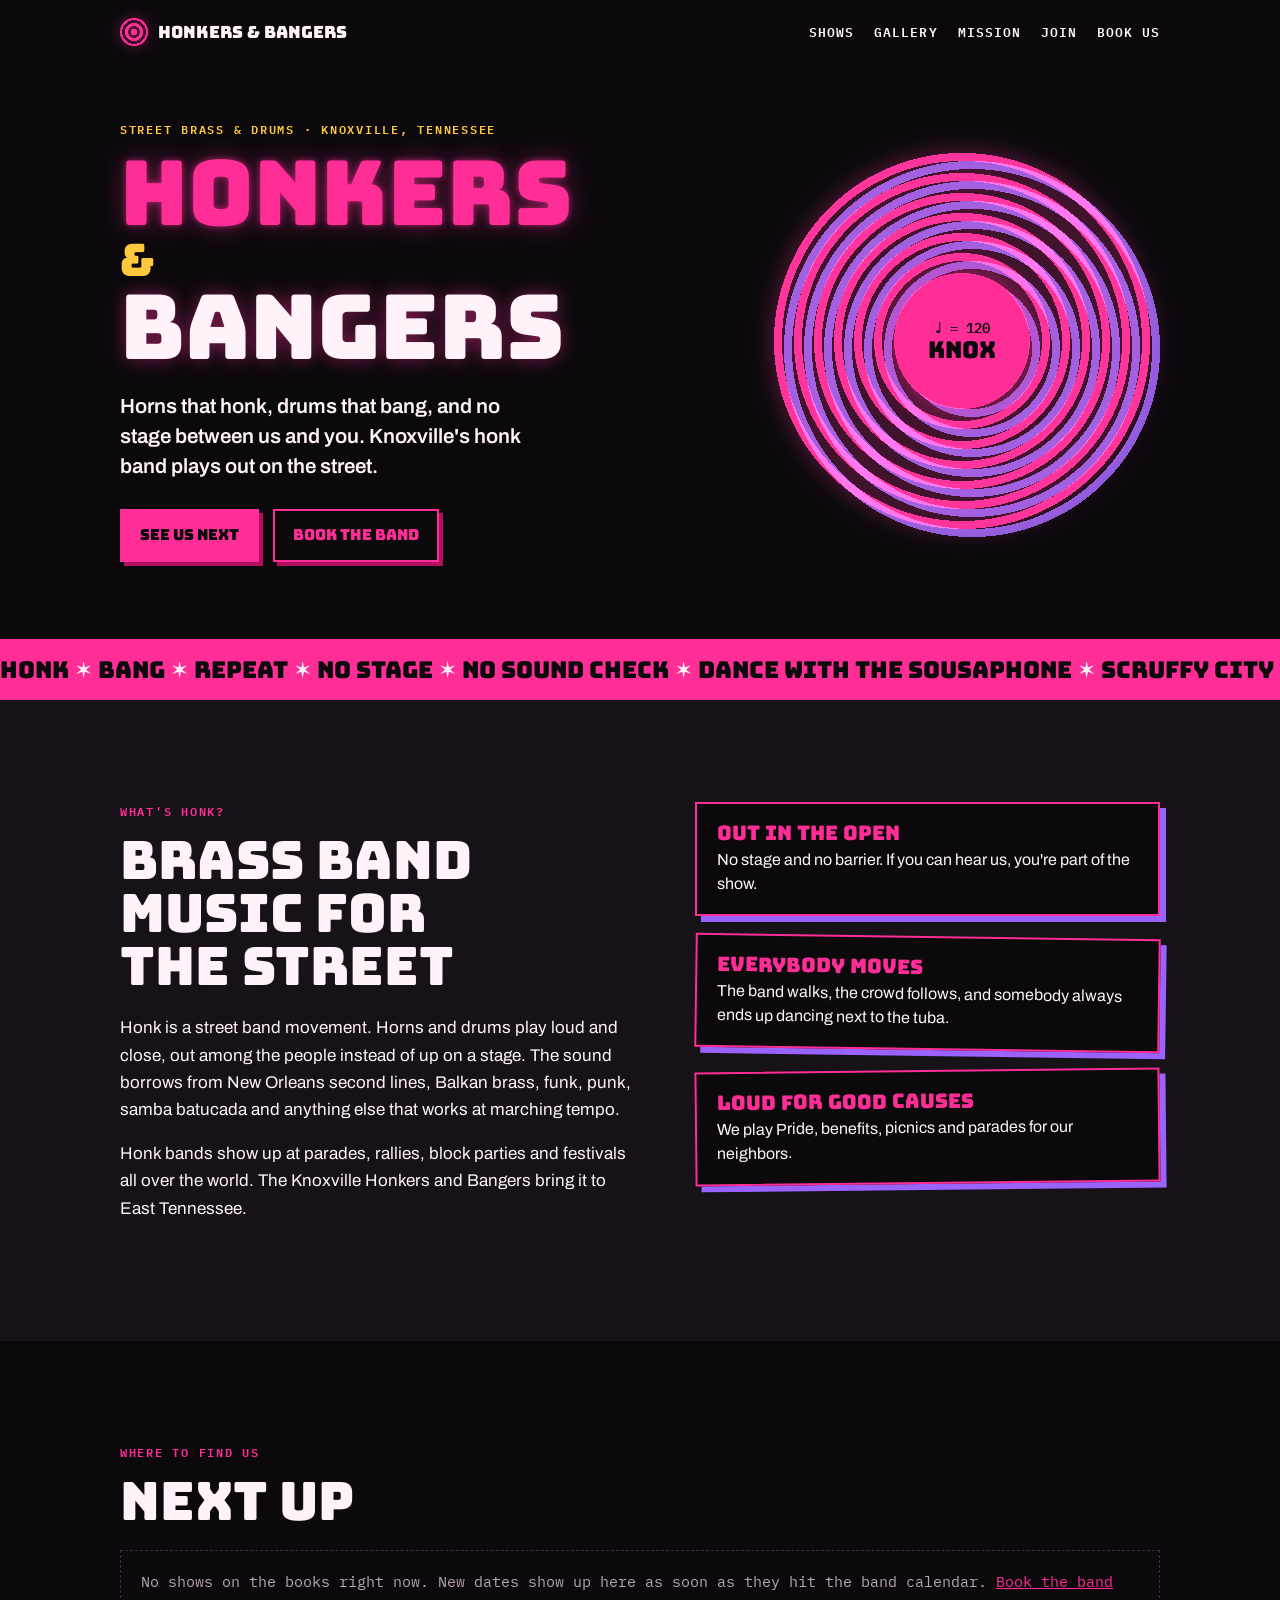
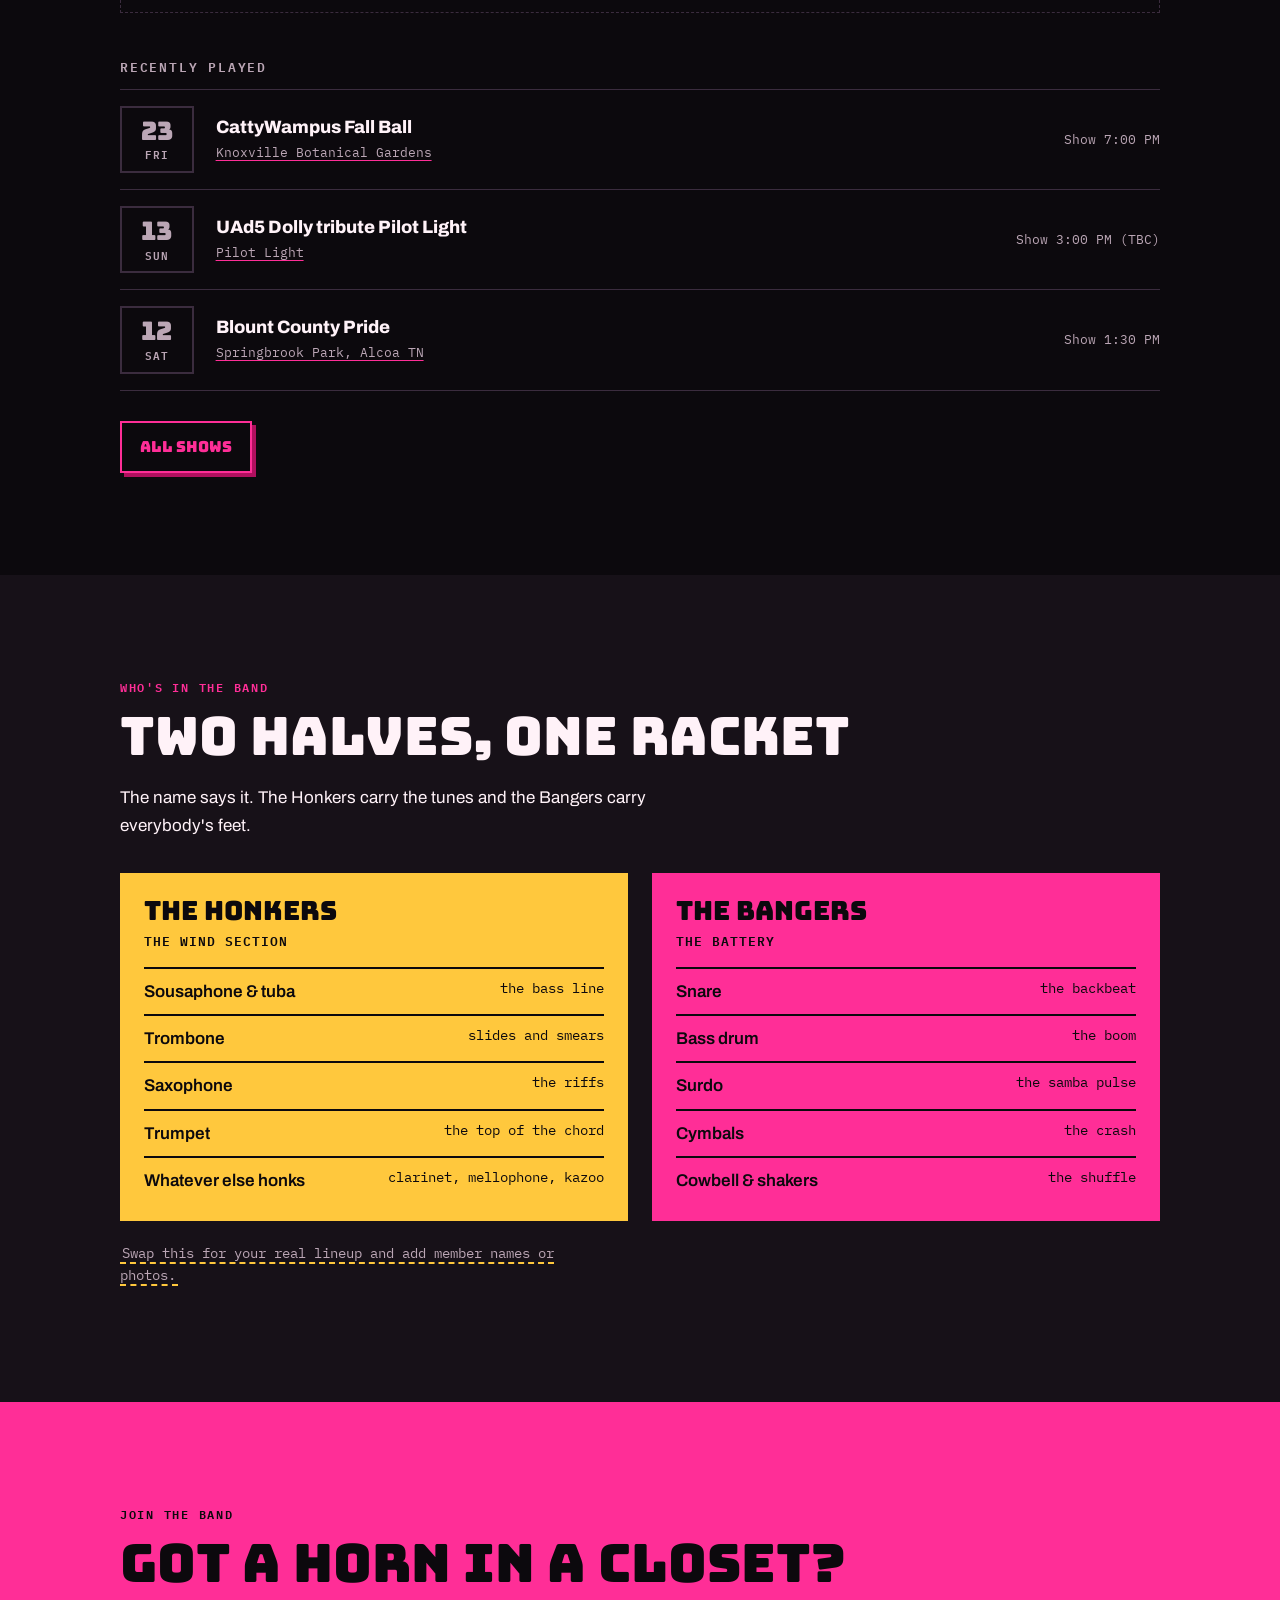
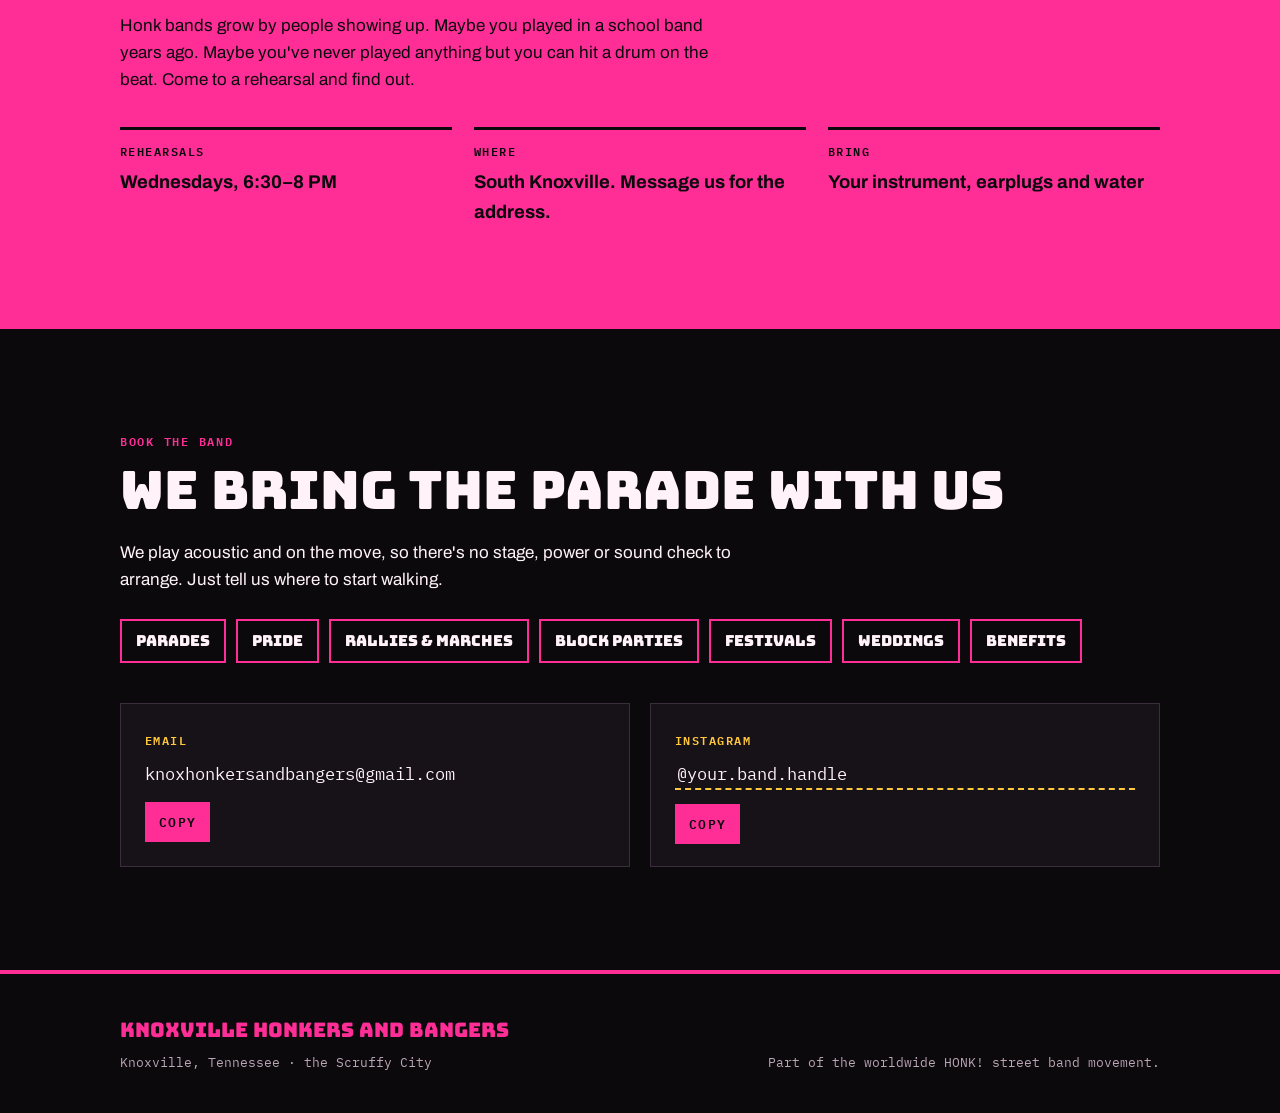
==== index.html @ 385fd4c2 "Knoxville Honkers and Bangers website: first draft Five pages (Home, Shows, Gallery, Mission, Links)" ====
<!doctype html>
<html lang="en">
<head>
<meta charset="utf-8">
<meta name="viewport" content="width=device-width, initial-scale=1, viewport-fit=cover">
<title>Knoxville Honkers and Bangers</title>
<meta name="description" content="Knoxville's honk band: street brass and drums for parades, rallies, block parties and festivals.">
<link rel="preconnect" href="https://fonts.googleapis.com">
<link rel="preconnect" href="https://fonts.gstatic.com" crossorigin>
<link rel="stylesheet" href="https://fonts.googleapis.com/css2?family=Bungee&family=Archivo:wght@400;600;700;800&family=IBM+Plex+Mono:wght@400;600&display=swap">
<link rel="stylesheet" href="styles.css">
</head>
<body>

<header class="wrap top">
  <a class="mark" href="index.html"><span class="mark-dot" aria-hidden="true"></span>Honkers &amp; Bangers</a>
  <nav aria-label="Main">
    <ul>
      <li><a href="shows.html">Shows</a></li>
      <li><a href="gallery.html">Gallery</a></li>
      <li><a href="mission.html">Mission</a></li>
      <li><a href="#join">Join</a></li>
      <li><a href="#book">Book Us</a></li>
    </ul>
  </nav>
</header>

<main id="top">
  <div class="wrap hero">
    <div>
      <p class="kicker">Street brass &amp; drums · Knoxville, Tennessee</p>
      <h1 aria-label="Knoxville Honkers and Bangers">
        <span class="h-honk">Honkers</span>
        <span class="h-amp">&amp;</span>
        <span class="h-bang">Bangers</span>
      </h1>
      <p class="lede">Horns that honk, drums that bang, and no stage between us and you. Knoxville's honk band plays out on the street.</p>
      <div class="ctas">
        <a class="btn primary" href="shows.html">See us next</a>
        <a class="btn" href="#book">Book the band</a>
      </div>
    </div>
    <div class="bell" aria-hidden="true">
      <div class="ring r-violet"></div>
      <div class="ring r-pink"></div>
      <div class="core"><small>♩ = 120</small><b>KNOX</b></div>
    </div>
  </div>

  <div class="ticker" aria-hidden="true">
    <div class="ticker-track">
      <span>Honk <i>✶</i> Bang <i>✶</i> Repeat <i>✶</i> No stage <i>✶</i> No sound check <i>✶</i> Dance with the sousaphone <i>✶</i> Scruffy City brass <i>✶</i></span>
      <span>Honk <i>✶</i> Bang <i>✶</i> Repeat <i>✶</i> No stage <i>✶</i> No sound check <i>✶</i> Dance with the sousaphone <i>✶</i> Scruffy City brass <i>✶</i></span>
    </div>
  </div>

  <section class="sec sec-surface" id="honk">
    <div class="wrap two">
      <div>
        <p class="eyebrow">What's honk?</p>
        <h2>Brass band music for the street</h2>
        <p>Honk is a street band movement. Horns and drums play loud and close, out among the people instead of up on a stage. The sound borrows from New Orleans second lines, Balkan brass, funk, punk, samba batucada and anything else that works at marching tempo.</p>
        <p>Honk bands show up at parades, rallies, block parties and festivals all over the world. The Knoxville Honkers and Bangers bring it to East Tennessee.</p>
      </div>
      <ul class="code" aria-label="The honk code">
        <li><strong>Out in the open</strong><span>No stage and no barrier. If you can hear us, you're part of the show.</span></li>
        <li><strong>Everybody moves</strong><span>The band walks, the crowd follows, and somebody always ends up dancing next to the tuba.</span></li>
        <li><strong>Loud for good causes</strong><span>We play Pride, benefits, picnics and parades for our neighbors.</span></li>
      </ul>
    </div>
  </section>

  <section class="sec" id="shows">
    <div class="wrap">
      <p class="eyebrow">Where to find us</p>
      <h2>Next up</h2>
      <div id="home-next"></div>
      <h3 class="sub">Recently played</h3>
      <ol class="gigs" id="home-recent"></ol>
      <div class="home-shows-foot"><a class="btn" href="shows.html">All shows</a></div>
    </div>
  </section>

  <section class="sec sec-surface" id="band">
    <div class="wrap">
      <p class="eyebrow">Who's in the band</p>
      <h2>Two halves, one racket</h2>
      <p>The name says it. The Honkers carry the tunes and the Bangers carry everybody's feet.</p>
      <div class="split">
        <article class="part">
          <h3>The Honkers</h3>
          <p class="role">The wind section</p>
          <ul class="inst">
            <li>Sousaphone &amp; tuba <span>the bass line</span></li>
            <li>Trombone <span>slides and smears</span></li>
            <li>Saxophone <span>the riffs</span></li>
            <li>Trumpet <span>the top of the chord</span></li>
            <li>Whatever else honks <span>clarinet, mellophone, kazoo</span></li>
          </ul>
        </article>
        <article class="part bang">
          <h3>The Bangers</h3>
          <p class="role">The battery</p>
          <ul class="inst">
            <li>Snare <span>the backbeat</span></li>
            <li>Bass drum <span>the boom</span></li>
            <li>Surdo <span>the samba pulse</span></li>
            <li>Cymbals <span>the crash</span></li>
            <li>Cowbell &amp; shakers <span>the shuffle</span></li>
          </ul>
        </article>
      </div>
      <p class="aside"><span class="fill">Swap this for your real lineup and add member names or photos.</span></p>
    </div>
  </section>

  <section class="sec sec-pink" id="join">
    <div class="wrap">
      <p class="eyebrow">Join the band</p>
      <h2>Got a horn in a closet?</h2>
      <p>Honk bands grow by people showing up. Maybe you played in a school band years ago. Maybe you've never played anything but you can hit a drum on the beat. Come to a rehearsal and find out.</p>
      <dl class="facts">
        <div><dt>Rehearsals</dt><dd>Wednesdays, 6:30–8 PM</dd></div>
        <div><dt>Where</dt><dd>South Knoxville. Message us for the address.</dd></div>
        <div><dt>Bring</dt><dd>Your instrument, earplugs and water</dd></div>
      </dl>
    </div>
  </section>

  <section class="sec" id="book">
    <div class="wrap">
      <p class="eyebrow">Book the band</p>
      <h2>We bring the parade with us</h2>
      <p>We play acoustic and on the move, so there's no stage, power or sound check to arrange. Just tell us where to start walking.</p>
      <ul class="events" aria-label="Events we play">
        <li>Parades</li>
        <li>Pride</li>
        <li>Rallies &amp; marches</li>
        <li>Block parties</li>
        <li>Festivals</li>
        <li>Weddings</li>
        <li>Benefits</li>
      </ul>
      <div class="contact">
        <div class="box">
          <span class="label">Email</span>
          <span class="addr" id="email">knoxhonkersandbangers@gmail.com</span>
          <button class="copy" type="button" data-copy="email">Copy</button>
        </div>
        <div class="box">
          <span class="label">Instagram</span>
          <span class="addr fill" id="insta">@your.band.handle</span>
          <button class="copy" type="button" data-copy="insta">Copy</button>
        </div>
      </div>
    </div>
  </section>
</main>

<footer>
  <div class="wrap foot">
    <div>
      <b>Knoxville Honkers and Bangers</b>
      <p>Knoxville, Tennessee · the Scruffy City</p>
    </div>
    <p>Part of the worldwide HONK! street band movement.</p>
  </div>
</footer>

<script>
document.querySelectorAll('[data-copy]').forEach(function (btn) {
  btn.addEventListener('click', function () {
    var el = document.getElementById(btn.dataset.copy);
    var text = el.textContent.trim();
    var done = function () { btn.textContent = 'Copied'; setTimeout(function () { btn.textContent = 'Copy'; }, 1600); };
    var fallback = function () {
      var r = document.createRange(); r.selectNodeContents(el);
      var s = window.getSelection(); s.removeAllRanges(); s.addRange(r);
      btn.textContent = 'Selected. Press Ctrl+C';
    };
    if (navigator.clipboard && navigator.clipboard.writeText) navigator.clipboard.writeText(text).then(done, fallback);
    else fallback();
  });
});
</script>
<script src="shows-snapshot.js"></script>
<script src="calendar.js"></script>
</body>
</html>
---- styles.css ----
/* Knoxville Honkers and Bangers
   Layout: neon gig poster on black. Full-bleed bands alternate black / plum-black / hot pink,
   content sits in a 1120px column. Pink + black are the band colors; brass gold and
   electric violet are supporting accents. */
:root{
  --black:#0C090D;
  --surface:#171118;
  --raise:#221A24;
  --line:#3B2C3E;
  --pink:#FF2E97;
  --pink-soft:#FF8AC6;
  --pink-deep:#B0105E;
  --gold:#FFC83D;
  --violet:#9A63FF;
  --white:#FFF2F8;
  --muted:#BBA6B5;
  --glow-text:0 0 6px rgba(255,46,151,.6),0 0 26px rgba(255,46,151,.35);
  --glow-box:0 0 0 1px rgba(255,46,151,.35),0 0 30px rgba(255,46,151,.28);
  --display:"Bungee","Arial Black",Impact,sans-serif;
  --body:"Archivo","Helvetica Neue",Arial,sans-serif;
  --mono:"IBM Plex Mono",ui-monospace,Menlo,Consolas,monospace;
  color-scheme:dark;
}
*{box-sizing:border-box}
[hidden]{display:none!important}
html{scroll-behavior:smooth}
body{background:var(--black);color:var(--white);font-family:var(--body);font-size:1.0625rem;line-height:1.6;margin:0}
.wrap{max-width:1120px;margin-inline:auto;padding-inline:clamp(16px,4vw,40px)}
a{color:var(--pink-soft)}
a:focus-visible,button:focus-visible{outline:3px solid var(--gold);outline-offset:3px}
p{max-width:62ch;margin:0 0 1em}

/* ---------- Top bar ---------- */
.top{display:flex;flex-wrap:wrap;align-items:center;justify-content:space-between;gap:12px 24px;padding-block:18px}
.mark{font-family:var(--display);font-size:1.05rem;color:var(--white);text-decoration:none;display:flex;align-items:center;gap:10px}
.mark-dot{width:28px;height:28px;flex:none;border-radius:50%;background:repeating-radial-gradient(circle,var(--pink) 0 3px,transparent 3px 6px);filter:drop-shadow(0 0 6px rgba(255,46,151,.6))}
.top ul{list-style:none;margin:0;padding:0;display:flex;flex-wrap:wrap;gap:6px 20px}
.top nav a{font-family:var(--mono);font-size:.8rem;text-transform:uppercase;letter-spacing:.08em;color:var(--white);text-decoration:none;font-weight:600}
.top nav a:hover,.top nav a[aria-current="page"]{color:var(--pink);text-decoration:underline;text-decoration-thickness:2px;text-underline-offset:5px}

/* ---------- Shared type ---------- */
.kicker,.eyebrow{font-family:var(--mono);font-size:.78rem;letter-spacing:.14em;text-transform:uppercase;font-weight:600;margin:0 0 12px}
.kicker{color:var(--gold)}
.eyebrow{color:var(--pink)}
h1,h2,h3{text-wrap:balance}
h2{font-family:var(--display);font-weight:400;font-size:clamp(2rem,5vw,3.3rem);line-height:1;margin:0 0 22px}
.sub{font-family:var(--mono);font-size:.8rem;letter-spacing:.14em;text-transform:uppercase;color:var(--muted);font-weight:600;margin:44px 0 12px}
.fill{border-bottom:2px dashed var(--gold);padding-inline:2px}

/* ---------- Buttons ---------- */
.btn{display:inline-block;font-family:var(--display);font-size:.95rem;padding:12px 18px;border:2px solid var(--pink);color:var(--pink);background:transparent;text-decoration:none;box-shadow:4px 4px 0 var(--pink-deep);transition:transform .12s,box-shadow .12s}
.btn:hover{transform:translate(2px,2px);box-shadow:2px 2px 0 var(--pink-deep)}
.btn.primary{background:var(--pink);color:var(--black)}
.ctas{display:flex;flex-wrap:wrap;gap:14px}

/* ---------- Hero ---------- */
.hero{display:grid;grid-template-columns:minmax(0,1.5fr) minmax(0,1fr);gap:clamp(24px,4vw,56px);align-items:center;padding-block:clamp(24px,5vw,56px) clamp(44px,6vw,80px)}
h1{font-family:var(--display);font-weight:400;font-size:clamp(2.6rem,7vw,6rem);line-height:.92;margin:0}
h1 span{display:block}
.h-honk{color:var(--pink);text-shadow:var(--glow-text)}
.h-amp{color:var(--gold);font-size:.5em;line-height:1.15}
.h-bang{color:var(--white);text-shadow:0 0 18px rgba(255,46,151,.45)}
.lede{font-size:clamp(1.1rem,1.6vw,1.3rem);max-width:34ch;margin:24px 0 28px;font-weight:600;line-height:1.45}
.bell{position:relative;width:100%;max-width:400px;aspect-ratio:1;justify-self:center}
.ring{position:absolute;inset:0;border-radius:50%;mix-blend-mode:screen}
.r-violet{background:repeating-radial-gradient(circle,var(--violet) 0 8px,transparent 8px 20px);transform:translate(10px,8px);opacity:.85}
.r-pink{background:repeating-radial-gradient(circle,var(--pink) 0 8px,transparent 8px 20px);filter:drop-shadow(0 0 10px rgba(255,46,151,.55));animation:beat 2s ease-out infinite}
.core{position:absolute;inset:33%;border-radius:50%;background:var(--pink);color:var(--black);display:grid;place-content:center;gap:4px;text-align:center;line-height:1.05;box-shadow:0 0 30px rgba(255,46,151,.6)}
.core b{font-family:var(--display);font-weight:400;font-size:clamp(1rem,2.4vw,1.45rem)}
.core small{font-family:var(--mono);font-size:clamp(.7rem,1.2vw,.85rem);font-weight:600}
@keyframes beat{0%{transform:scale(1)}6%{transform:scale(1.04)}30%{transform:scale(1)}50%{transform:scale(1)}56%{transform:scale(1.025)}80%{transform:scale(1)}}

/* ---------- Ticker ---------- */
.ticker{background:var(--pink);color:var(--black);overflow:hidden}
.ticker-track{display:flex;width:max-content;animation:scroll 36s linear infinite}
.ticker-track span{font-family:var(--display);font-size:clamp(1rem,2.4vw,1.45rem);padding-block:12px;padding-inline:0 1.1em;white-space:nowrap}
.ticker-track i{font-style:normal;color:var(--white)}
@keyframes scroll{to{transform:translateX(-50%)}}

/* ---------- Sections ---------- */
.sec{padding-block:clamp(56px,8vw,104px)}
.sec-surface{background:var(--surface)}
.sec-pink{background:var(--pink);color:var(--black)}
.sec-pink .eyebrow{color:var(--black)}
.two{display:grid;grid-template-columns:minmax(0,1.1fr) minmax(0,1fr);gap:clamp(28px,5vw,72px);align-items:start}

.code{list-style:none;margin:0;padding:0;display:grid;gap:20px}
.code li{display:grid;gap:4px;padding:18px 20px;background:var(--black);border:2px solid var(--pink);box-shadow:6px 6px 0 var(--violet)}
.code li:nth-child(2){transform:rotate(.8deg)}
.code li:nth-child(3){transform:rotate(-.6deg)}
.code strong{font-family:var(--display);font-weight:400;font-size:1.25rem;line-height:1.1;color:var(--pink)}
.code span{font-size:1rem;line-height:1.5}

/* ---------- Band ---------- */
.split{display:grid;grid-template-columns:repeat(auto-fit,minmax(min(100%,300px),1fr));gap:24px;margin-top:34px}
.part{background:var(--gold);color:var(--black);padding:24px 24px 18px}
.part.bang{background:var(--pink)}
.part h3{font-family:var(--display);font-weight:400;font-size:1.65rem;line-height:1.05;margin:0}
.role{font-family:var(--mono);font-size:.8rem;letter-spacing:.08em;text-transform:uppercase;margin:6px 0 16px;font-weight:600}
.inst{list-style:none;margin:0;padding:0}
.inst li{display:flex;flex-wrap:wrap;justify-content:space-between;gap:4px 12px;padding-block:9px;border-top:2px solid currentColor;font-weight:600}
.inst li span{font-family:var(--mono);font-weight:400;font-size:.85rem}
.aside{font-family:var(--mono);font-size:.85rem;margin-top:22px;color:var(--muted)}

/* ---------- Join ---------- */
.facts{display:grid;grid-template-columns:repeat(auto-fit,minmax(min(100%,220px),1fr));gap:22px;margin:34px 0 0}
.facts div{border-top:3px solid var(--black);padding-top:12px}
.facts dt{font-family:var(--mono);font-size:.78rem;letter-spacing:.12em;text-transform:uppercase;font-weight:600}
.facts dd{margin:6px 0 0;font-size:1.15rem;font-weight:700}

/* ---------- Book ---------- */
.events{display:flex;flex-wrap:wrap;gap:10px;list-style:none;padding:0;margin:26px 0 40px}
.events li{font-family:var(--display);font-size:.95rem;padding:8px 14px;border:2px solid var(--pink);color:var(--white)}
.contact{display:grid;grid-template-columns:repeat(auto-fit,minmax(min(100%,280px),1fr));gap:20px}
.box{background:var(--surface);border:1px solid var(--line);padding:22px 24px;min-width:0}
.box .label{font-family:var(--mono);font-size:.78rem;letter-spacing:.12em;text-transform:uppercase;color:var(--gold);font-weight:600}
.addr{display:block;font-family:var(--mono);font-size:1.05rem;overflow-wrap:anywhere;user-select:all;margin:8px 0 14px}
.copy{font-family:var(--mono);font-weight:600;font-size:.8rem;text-transform:uppercase;letter-spacing:.1em;background:var(--pink);color:var(--black);border:0;padding:9px 14px;cursor:pointer}
.copy:hover{background:var(--pink-soft)}

/* ---------- Footer ---------- */
footer{background:var(--black);padding-block:40px;border-top:4px solid var(--pink)}
.foot{display:flex;flex-wrap:wrap;justify-content:space-between;gap:16px 32px;align-items:end}
.foot b{font-family:var(--display);font-weight:400;font-size:1.25rem;display:block;color:var(--pink)}
.foot p{font-family:var(--mono);font-size:.82rem;margin:6px 0 0;color:var(--muted)}

/* ---------- Show calendar: shared ---------- */
.cal-status{font-family:var(--mono);font-size:.8rem;color:var(--muted);display:flex;align-items:center;gap:8px;margin:0}
.cal-status::before{content:"";width:8px;height:8px;border-radius:50%;background:var(--violet);flex:none}
.cal-status.live::before{background:var(--pink);box-shadow:0 0 8px var(--pink)}
.empty{font-family:var(--mono);font-size:.95rem;color:var(--muted);border:1px dashed var(--line);padding:18px 20px;margin:0;max-width:none}
.empty a{color:var(--pink)}

/* Next-show ticket */
.feature{--cut:var(--black);--datew:10rem;position:relative;display:grid;grid-template-columns:var(--datew) minmax(0,1fr);border:2px solid var(--pink);box-shadow:var(--glow-box)}
.sec-surface .feature{--cut:var(--surface)}
.feature::before,.feature::after{content:"";position:absolute;left:calc(var(--datew) - 13px);width:22px;height:22px;border-radius:50%;background:var(--cut);border:2px solid var(--pink)}
.feature::before{top:-13px}
.feature::after{bottom:-13px}
.feature-date{background:var(--pink);color:var(--black);display:grid;align-content:center;justify-items:center;text-align:center;padding:22px 10px;border-right:2px dashed var(--black);line-height:1}
.fd-month{font-family:var(--mono);font-weight:600;letter-spacing:.16em;font-size:.95rem}
.fd-day{font-family:var(--display);font-size:clamp(3rem,7vw,4.6rem);line-height:1;margin:6px 0 8px;white-space:nowrap}
.fd-day.range{font-size:clamp(2rem,4.4vw,2.8rem)}
.fd-wk{font-family:var(--mono);font-size:.82rem;font-weight:600;text-transform:uppercase;letter-spacing:.08em}
.feature-body{padding:24px clamp(20px,3vw,34px);min-width:0;display:grid;gap:10px;align-content:center}
.countdown{font-family:var(--mono);font-size:.78rem;font-weight:600;letter-spacing:.14em;text-transform:uppercase;color:var(--gold);margin:0;display:flex;align-items:center;gap:8px}
.countdown.now{color:var(--pink)}
.countdown.now::before{content:"";width:9px;height:9px;border-radius:50%;background:var(--pink);box-shadow:0 0 10px var(--pink);animation:blink 1.2s ease-in-out infinite}
@keyframes blink{50%{opacity:.25}}
.feature-title{font-family:var(--display);font-weight:400;font-size:clamp(1.5rem,3.6vw,2.4rem);line-height:1.05;margin:0;color:var(--white);overflow-wrap:anywhere}
.feature-where{margin:0;font-weight:600;font-size:1.05rem}
.feature-time{margin:0;font-family:var(--mono);font-weight:600;color:var(--gold);font-variant-numeric:tabular-nums}
.feature-actions{display:flex;flex-wrap:wrap;gap:12px;margin-top:8px}
.feature-actions .btn{font-size:.82rem;padding:10px 14px}

/* Gig rows */
.gigs{list-style:none;margin:0;padding:0;border-top:1px solid var(--line)}
.gig{display:grid;grid-template-columns:4.6rem minmax(0,1fr) auto;gap:4px 22px;align-items:center;padding-block:16px;border-bottom:1px solid var(--line)}
.gig-date{display:grid;justify-items:center;align-content:center;background:var(--pink);color:var(--black);padding:8px 2px;line-height:1;min-height:4.2rem}
.gig-date b{font-family:var(--display);font-weight:400;font-size:1.6rem;white-space:nowrap}
.gig-date b.range{font-size:1.05rem}
.gig-date span{font-family:var(--mono);font-size:.68rem;font-weight:600;text-transform:uppercase;letter-spacing:.08em;margin-top:5px}
.gig.past .gig-date{background:transparent;color:var(--muted);border:2px solid var(--line)}
.gig-main{min-width:0}
.gig-title{font-family:var(--body);font-weight:800;font-size:1.12rem;line-height:1.25;margin:0;overflow-wrap:anywhere}
.gig-where{font-family:var(--mono);font-size:.84rem;color:var(--muted);margin:4px 0 0;overflow-wrap:anywhere}
.gig-where a{color:var(--muted);text-decoration-color:var(--pink);text-underline-offset:3px}
.gig-where a:hover{color:var(--pink-soft)}
.gig-time{font-family:var(--mono);font-size:.84rem;font-weight:600;color:var(--gold);text-align:right;font-variant-numeric:tabular-nums;white-space:nowrap}
.gig.past .gig-time{color:var(--muted);font-weight:400}

/* ---------- Shows page ---------- */
.page-head{padding-block:clamp(28px,5vw,64px) clamp(28px,4vw,48px)}
.page-head h1{font-size:clamp(3.2rem,11vw,8rem);color:var(--pink);text-shadow:var(--glow-text);margin-bottom:18px}
.page-head .lede{margin:0 0 18px;max-width:40ch}
.head-row{display:flex;flex-wrap:wrap;align-items:center;gap:14px 24px}
.month{display:grid;gap:10px}
.month + .month{margin-top:36px}
.month-name{font-family:var(--mono);font-size:.85rem;letter-spacing:.16em;text-transform:uppercase;color:var(--pink);font-weight:600;margin:0}
.month-name span{color:var(--muted)}
.count{font-family:var(--mono);font-size:.85rem;color:var(--muted);margin:-8px 0 28px}
.count b{color:var(--gold)}
.cta-band{display:flex;flex-wrap:wrap;align-items:center;justify-content:space-between;gap:18px 32px}
.cta-band h2{margin:0}
.sec-pink .btn{border-color:var(--black);color:var(--black);box-shadow:4px 4px 0 var(--black)}
.sec-pink .btn.primary{background:var(--black);color:var(--pink)}
.home-shows-foot{margin-top:30px}

/* ---------- Responsive ---------- */
@media (max-width:860px){
  .hero{grid-template-columns:minmax(0,1fr)}
  h1{font-size:clamp(2.4rem,12vw,6rem)}
  .bell{max-width:280px;justify-self:start}
}
@media (max-width:820px){.two{grid-template-columns:minmax(0,1fr)}}
@media (max-width:600px){
  .feature{--datew:100%;grid-template-columns:minmax(0,1fr)}
  .feature::before,.feature::after{display:none}
  .feature-date{grid-auto-flow:column;justify-content:start;align-items:baseline;gap:12px;padding:14px 20px;border-right:0;border-bottom:2px dashed var(--black)}
  .fd-day,.fd-day.range{font-size:2.4rem;margin:0}
  .gig{grid-template-columns:4rem minmax(0,1fr)}
  .gig-time{grid-column:2;text-align:left}
}
@media (prefers-reduced-motion:reduce){
  html{scroll-behavior:auto}
  .r-pink,.ticker-track,.countdown.now::before{animation:none}
  .btn{transition:none}
}

/* ---------- Links page (Instagram bio) ---------- */
.lt{max-width:440px;margin-inline:auto;padding:40px 16px 48px;display:flex;flex-direction:column;align-items:center;gap:14px}
.lt-badge{position:relative;width:120px;height:120px}
.lt-badge .ring{background-size:auto}
.lt-badge .r-violet{background:repeating-radial-gradient(circle,var(--violet) 0 4px,transparent 4px 10px);transform:translate(5px,4px)}
.lt-badge .r-pink{background:repeating-radial-gradient(circle,var(--pink) 0 4px,transparent 4px 10px)}
.lt-badge .core{inset:32%;font-family:var(--display);font-size:.8rem}
.lt h1{margin:6px 0 0;text-align:center;font-size:1.65rem;line-height:1.05}
.lt h1 .h-honk,.lt h1 .h-amp,.lt h1 .h-bang{display:inline;font-size:inherit}
.lt-tag{margin:0 0 10px;text-align:center;font-family:var(--mono);font-size:.8rem;color:var(--muted)}
#links-next{width:100%}
.lt-next{display:flex;align-items:center;gap:14px;padding:14px 16px;min-height:72px;background:var(--pink);color:var(--black);text-decoration:none;border:2px solid var(--pink);box-shadow:var(--glow-box)}
.lt-next-date{flex:0 0 58px;display:flex;flex-direction:column;align-items:center;line-height:1;border-right:2px dashed var(--black);padding-right:12px}
.lt-next-mon{font-family:var(--mono);font-size:.7rem;font-weight:600;letter-spacing:.14em}
.lt-next-day{font-family:var(--display);font-size:1.75rem;margin-top:3px;white-space:nowrap}
.lt-next-body{flex:1 1 0;min-width:0;display:flex;flex-direction:column}
.lt-next-kicker{font-family:var(--mono);font-size:.7rem;font-weight:600;letter-spacing:.14em;text-transform:uppercase}
.lt-next-title{font-family:var(--display);font-size:1.05rem;line-height:1.15}
.lt-next-where{font-size:.82rem;font-weight:600}
.lt-list{list-style:none;margin:0;padding:0;width:100%;display:grid;gap:14px}
.lt-link{display:flex;align-items:center;gap:14px;padding:12px 16px;min-height:64px;border:2px solid var(--pink);color:var(--white);text-decoration:none;box-shadow:4px 4px 0 var(--pink-deep);transition:transform .12s,box-shadow .12s}
.lt-link:hover{transform:translate(2px,2px);box-shadow:2px 2px 0 var(--pink-deep);color:var(--white)}
.lt-link b{display:block;font-family:var(--display);font-weight:400;font-size:1rem;line-height:1.2;color:var(--pink)}
.lt-link small{display:block;font-family:var(--mono);font-size:.75rem;color:var(--muted);overflow-wrap:anywhere}
.lt-link span{flex:1 1 0;min-width:0}
.lt-link svg{flex:none}
.lt-foot{margin:22px 0 0;text-align:center;font-family:var(--mono);font-size:.75rem;color:var(--muted)}
.lt-foot span{display:block;color:var(--white);font-size:.875rem;overflow-wrap:anywhere}

/* ---------- Gallery ---------- */
.filters{display:flex;flex-wrap:wrap;gap:10px}
.pill{min-height:44px;padding:8px 16px;border:2px solid var(--line);background:transparent;color:var(--white);font-family:var(--mono);font-size:.8rem;font-weight:600;letter-spacing:.1em;text-transform:uppercase;cursor:pointer}
.pill[aria-pressed="true"]{background:var(--pink);border-color:var(--pink);color:var(--black)}
.masonry{columns:300px 3;column-gap:18px}
.tile{margin:0 0 18px;break-inside:avoid;display:inline-block;width:100%}
.tile-media{position:relative;display:flex;flex-direction:column;align-items:center;justify-content:center;gap:8px;background:repeating-linear-gradient(135deg,var(--surface) 0 14px,#1E1620 14px 28px);border:1px solid var(--line);overflow:hidden}
.tile.video .tile-media{border:2px solid var(--pink)}
.tile-media img,.tile-media video{display:block;width:100%;height:100%;object-fit:cover}
.tile-media .ph{font-family:var(--mono);font-size:.75rem;font-weight:600;letter-spacing:.12em;color:var(--muted)}
.r-45{aspect-ratio:4/5}.r-11{aspect-ratio:1/1}.r-32{aspect-ratio:3/2}.r-169{aspect-ratio:16/9}.r-916{aspect-ratio:9/16}
.tile figcaption{padding-top:8px;line-height:1.45}
.tile figcaption b{font-weight:800}
.tile figcaption span{display:block;font-family:var(--mono);font-size:.82rem;color:var(--muted)}
.send{display:flex;flex-wrap:wrap;align-items:center;justify-content:space-between;gap:18px 40px}
.send > div:first-child{flex:999 1 420px;min-width:0}
.send-contacts{flex:1 1 280px;min-width:0;display:flex;flex-direction:column;gap:6px;font-family:var(--mono);font-weight:600;overflow-wrap:anywhere}

/* ---------- Mission ---------- */
.statement{display:flex;gap:clamp(16px,3vw,32px);align-items:stretch}
.statement::before{content:"";flex:0 0 6px;background:var(--pink);box-shadow:0 0 14px rgba(255,46,151,.6)}
.statement p{flex:1 1 0;min-width:0;margin:0;max-width:28ch;font-weight:800;font-size:clamp(1.6rem,3.8vw,2.75rem);line-height:1.18;text-wrap:balance}
.values{display:grid;grid-template-columns:repeat(auto-fit,minmax(min(100%,240px),1fr));gap:22px}
.values article{display:flex;flex-direction:column;gap:8px;padding:22px 22px 24px;background:var(--black);border:2px solid var(--pink);box-shadow:6px 6px 0 var(--violet)}
.values h3{margin:0;font-family:var(--display);font-weight:400;font-size:1.3rem;line-height:1.1;color:var(--pink)}
.values p{margin:0;font-size:1rem}
.chips{display:flex;flex-wrap:wrap;gap:10px;list-style:none;margin:0;padding:0}
.chips li{font-family:var(--display);font-size:.95rem;padding:8px 14px;border:2px solid var(--pink)}
.chips li.cause{border-color:var(--gold);color:var(--gold)}
.chips li.parade{border-color:var(--violet)}
.honk-note{margin:34px 0 0;color:var(--muted)}
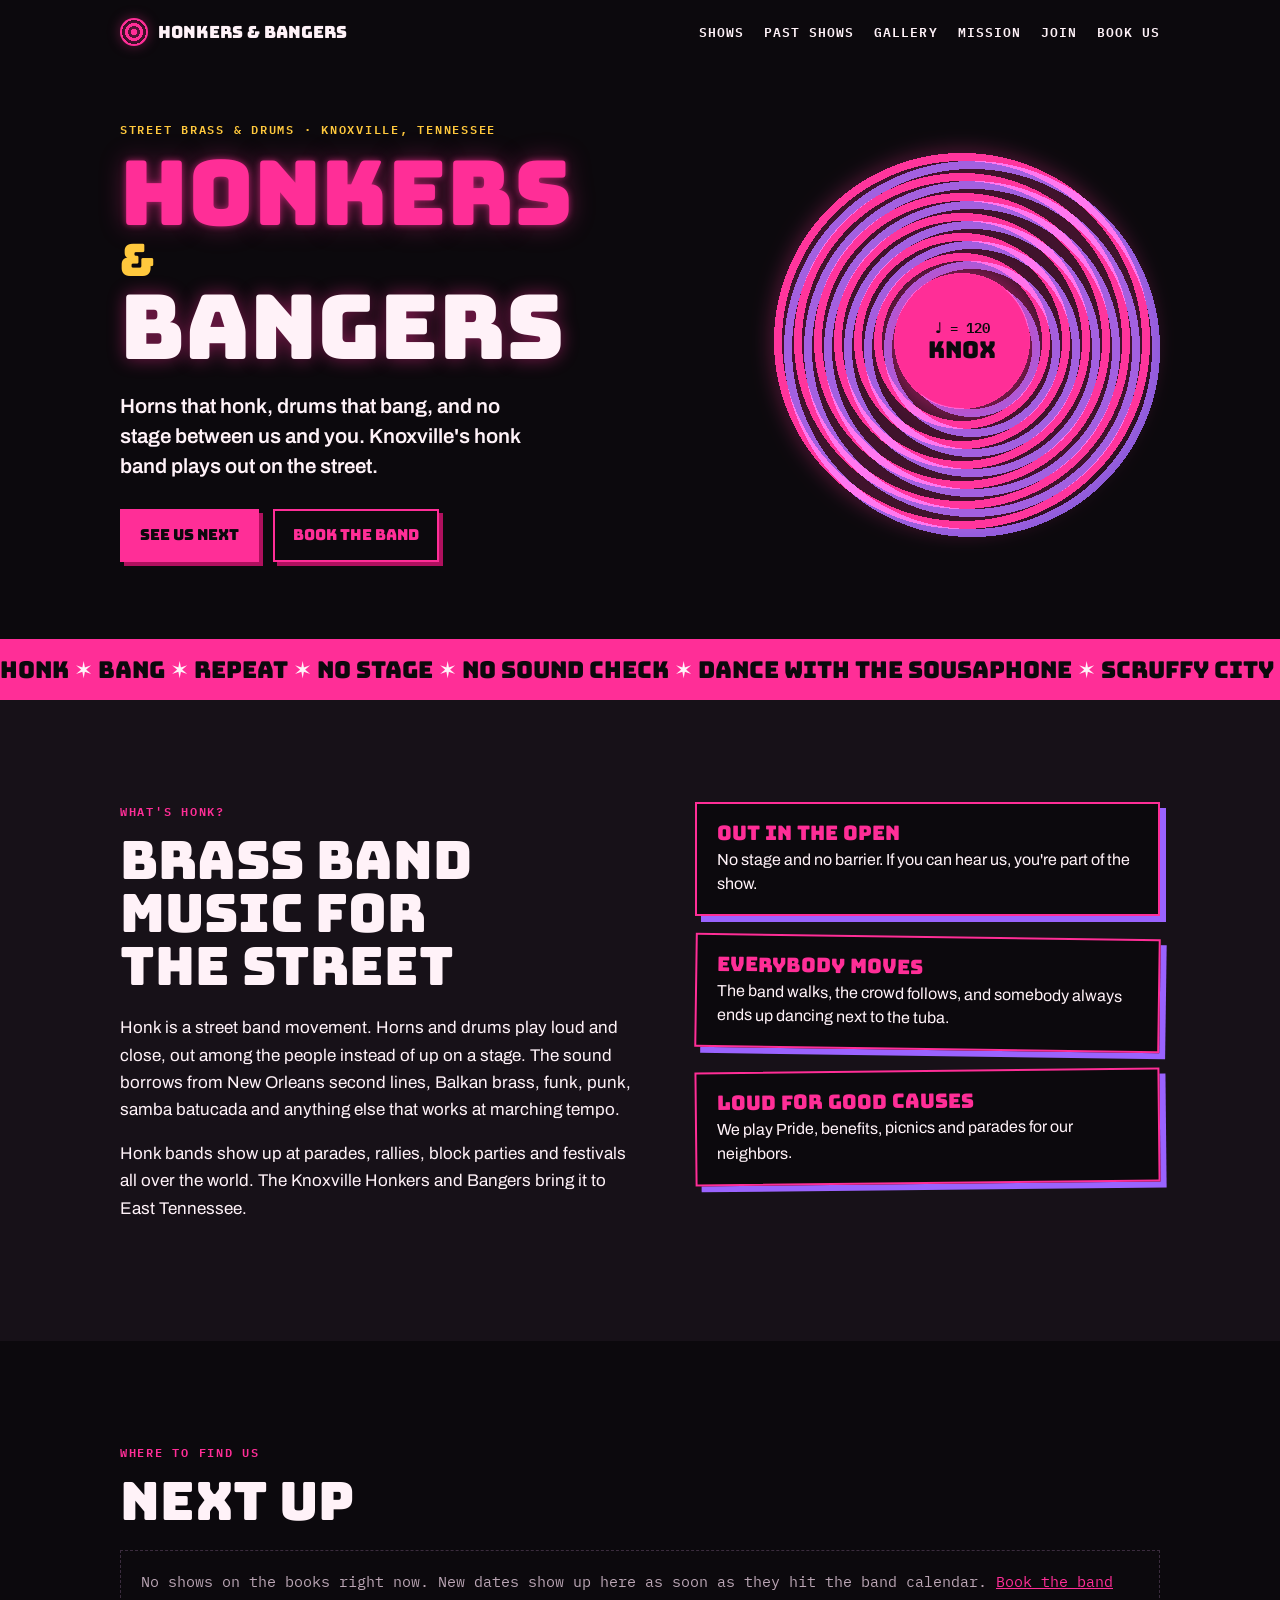
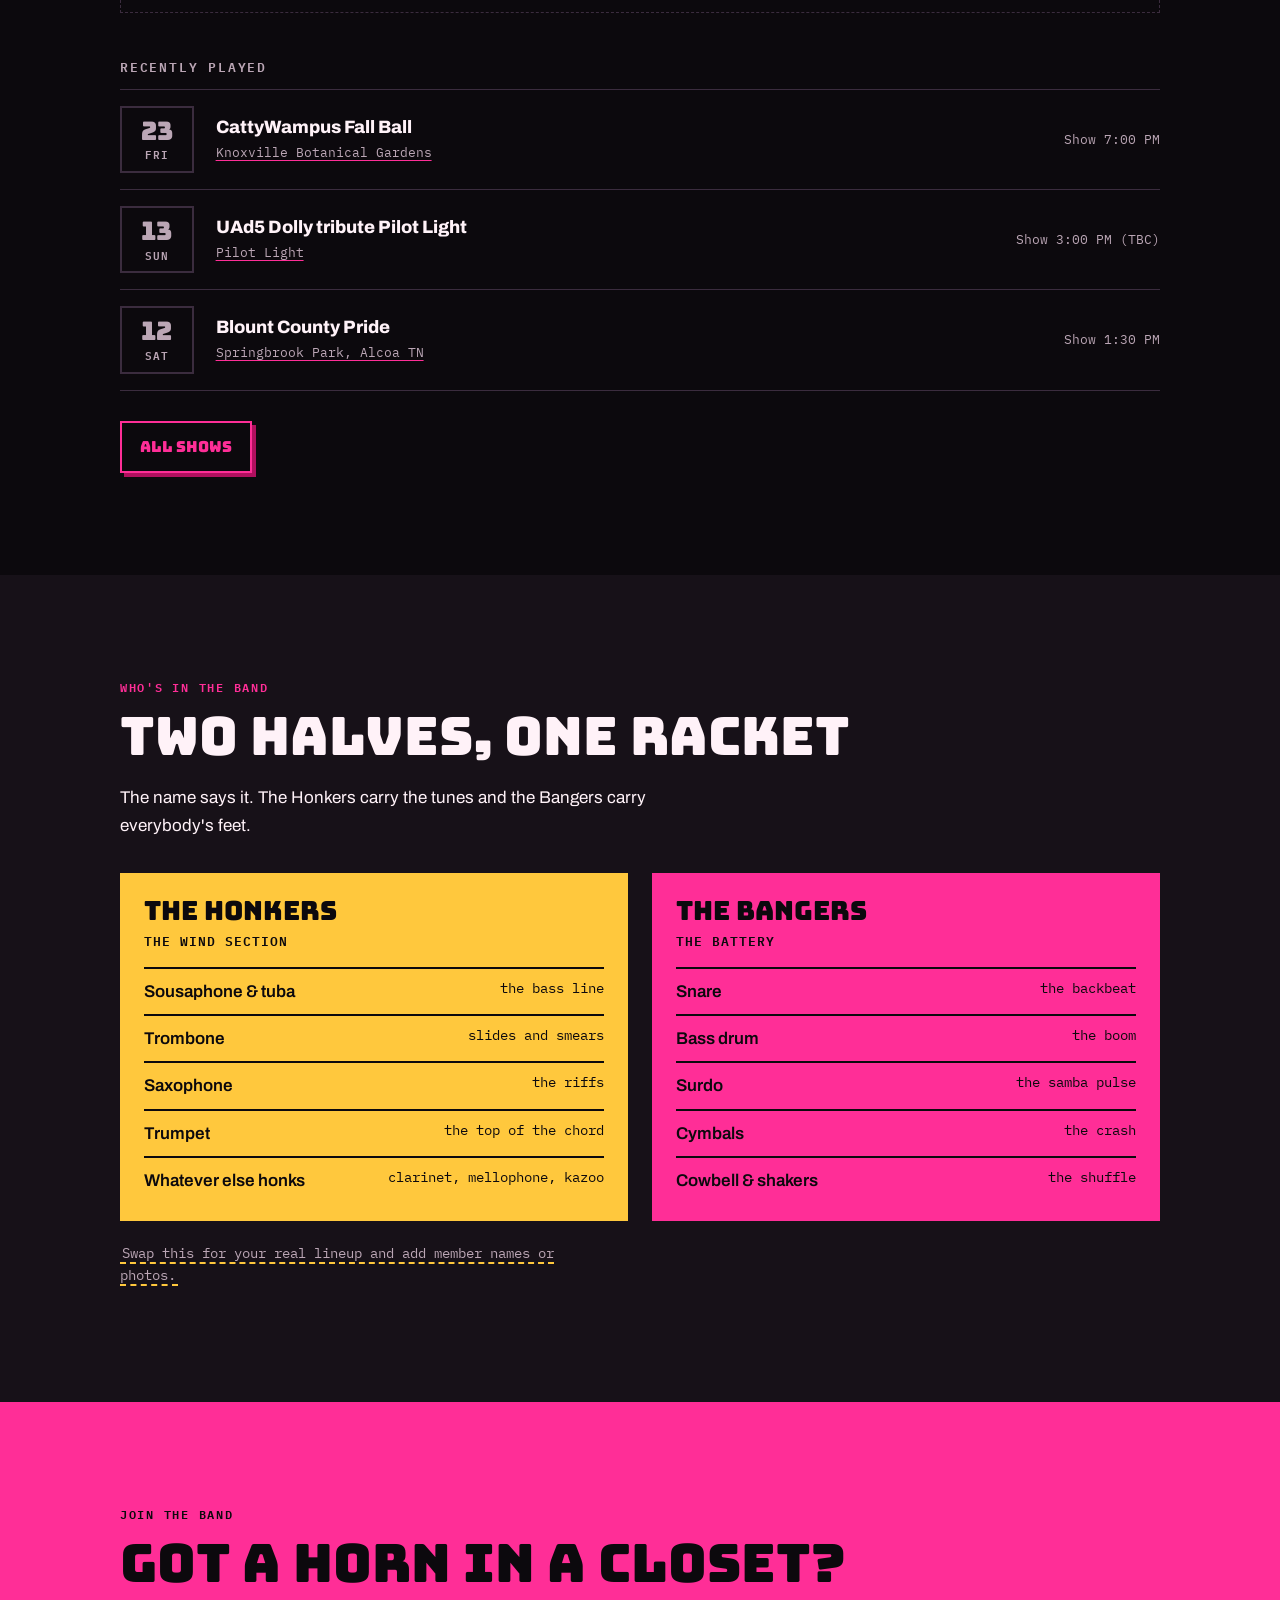
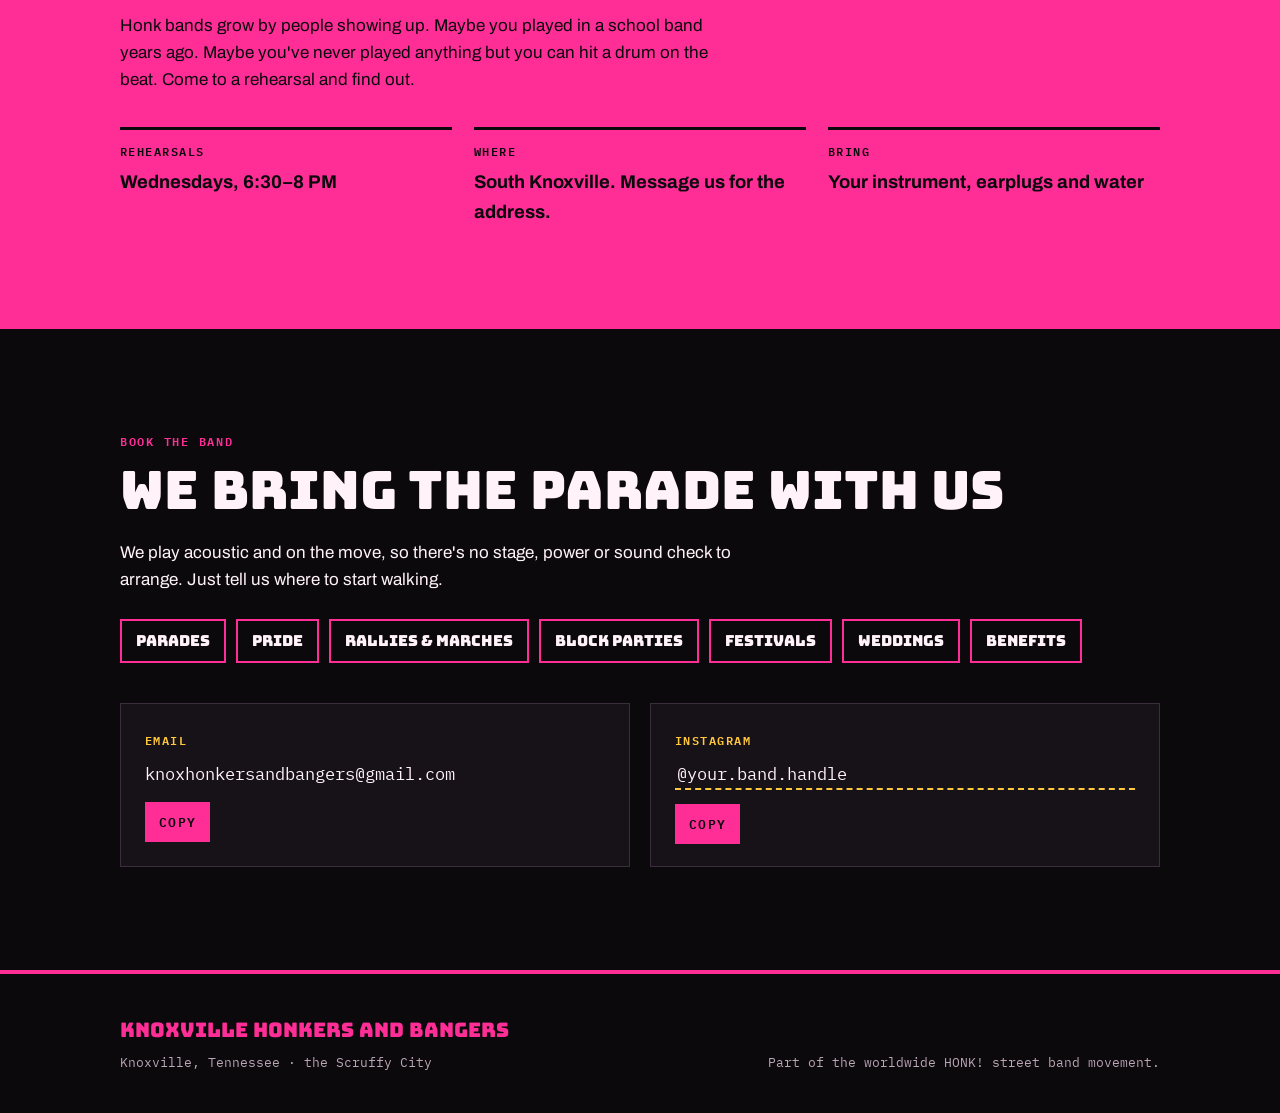
==== commit f80cf26c: "Add Past Shows page: every show since 2023 New past-shows.html lists all 53 gigs from the band calen" ====
--- a/index.html
+++ b/index.html
@@ -17,6 +17,7 @@
   <nav aria-label="Main">
     <ul>
       <li><a href="shows.html">Shows</a></li>
+      <li><a href="past-shows.html">Past Shows</a></li>
       <li><a href="gallery.html">Gallery</a></li>
       <li><a href="mission.html">Mission</a></li>
       <li><a href="#join">Join</a></li>
--- a/styles.css
+++ b/styles.css
@@ -267,3 +267,26 @@
 .chips li.cause{border-color:var(--gold);color:var(--gold)}
 .chips li.parade{border-color:var(--violet)}
 .honk-note{margin:34px 0 0;color:var(--muted)}
+
+/* ---------- Past Shows ---------- */
+.gig-date .gig-mon{margin:0 0 4px;font-size:.66rem;letter-spacing:.14em}
+.gig-note{margin:4px 0 0;font-size:.92rem;color:var(--white);opacity:.8}
+.ps-stats{display:flex;flex-wrap:wrap;gap:14px 40px;margin:8px 0 0;padding:0;list-style:none}
+.ps-stats li{display:flex;flex-direction:column;line-height:1.1}
+.ps-stats b{font-family:var(--display);font-weight:400;font-size:clamp(2rem,4.5vw,3rem);color:var(--gold);font-variant-numeric:tabular-nums}
+.ps-stats span{font-family:var(--mono);font-size:.78rem;letter-spacing:.12em;text-transform:uppercase;color:var(--muted);margin-top:6px}
+.ps-chart{display:grid;gap:10px;max-width:720px}
+.yr-row{display:grid;grid-template-columns:3.6rem minmax(0,1fr) 5.5rem;align-items:center;gap:14px;color:var(--white);text-decoration:none;min-height:36px}
+.yr-row:hover .yr-fill{box-shadow:0 0 14px rgba(255,46,151,.7)}
+.yr-label{font-family:var(--display);font-size:1.1rem}
+.yr-bar{height:18px;background:var(--raise);border:1px solid var(--line)}
+.yr-fill{display:block;height:100%;background:var(--pink);transition:box-shadow .15s}
+.yr-count{font-family:var(--mono);font-size:.85rem;color:var(--gold);font-variant-numeric:tabular-nums}
+.ps-year + .ps-year{margin-top:56px}
+.ps-year{scroll-margin-top:24px}
+.ps-year-head{display:flex;flex-wrap:wrap;align-items:baseline;gap:6px 18px;margin-bottom:14px}
+.ps-year-num{margin:0;font-size:clamp(2.6rem,7vw,4.5rem);color:var(--pink);text-shadow:0 0 18px rgba(255,46,151,.35)}
+@supports (-webkit-text-stroke:2px black){.ps-year-num{color:transparent;-webkit-text-stroke:2px var(--pink)}}
+.ps-year-count{margin:0;font-family:var(--mono);font-size:.85rem;color:var(--muted);text-transform:uppercase;letter-spacing:.12em}
+.archive-link{display:inline-block;margin-top:28px}
+@media (prefers-reduced-motion:reduce){.yr-fill{transition:none}}
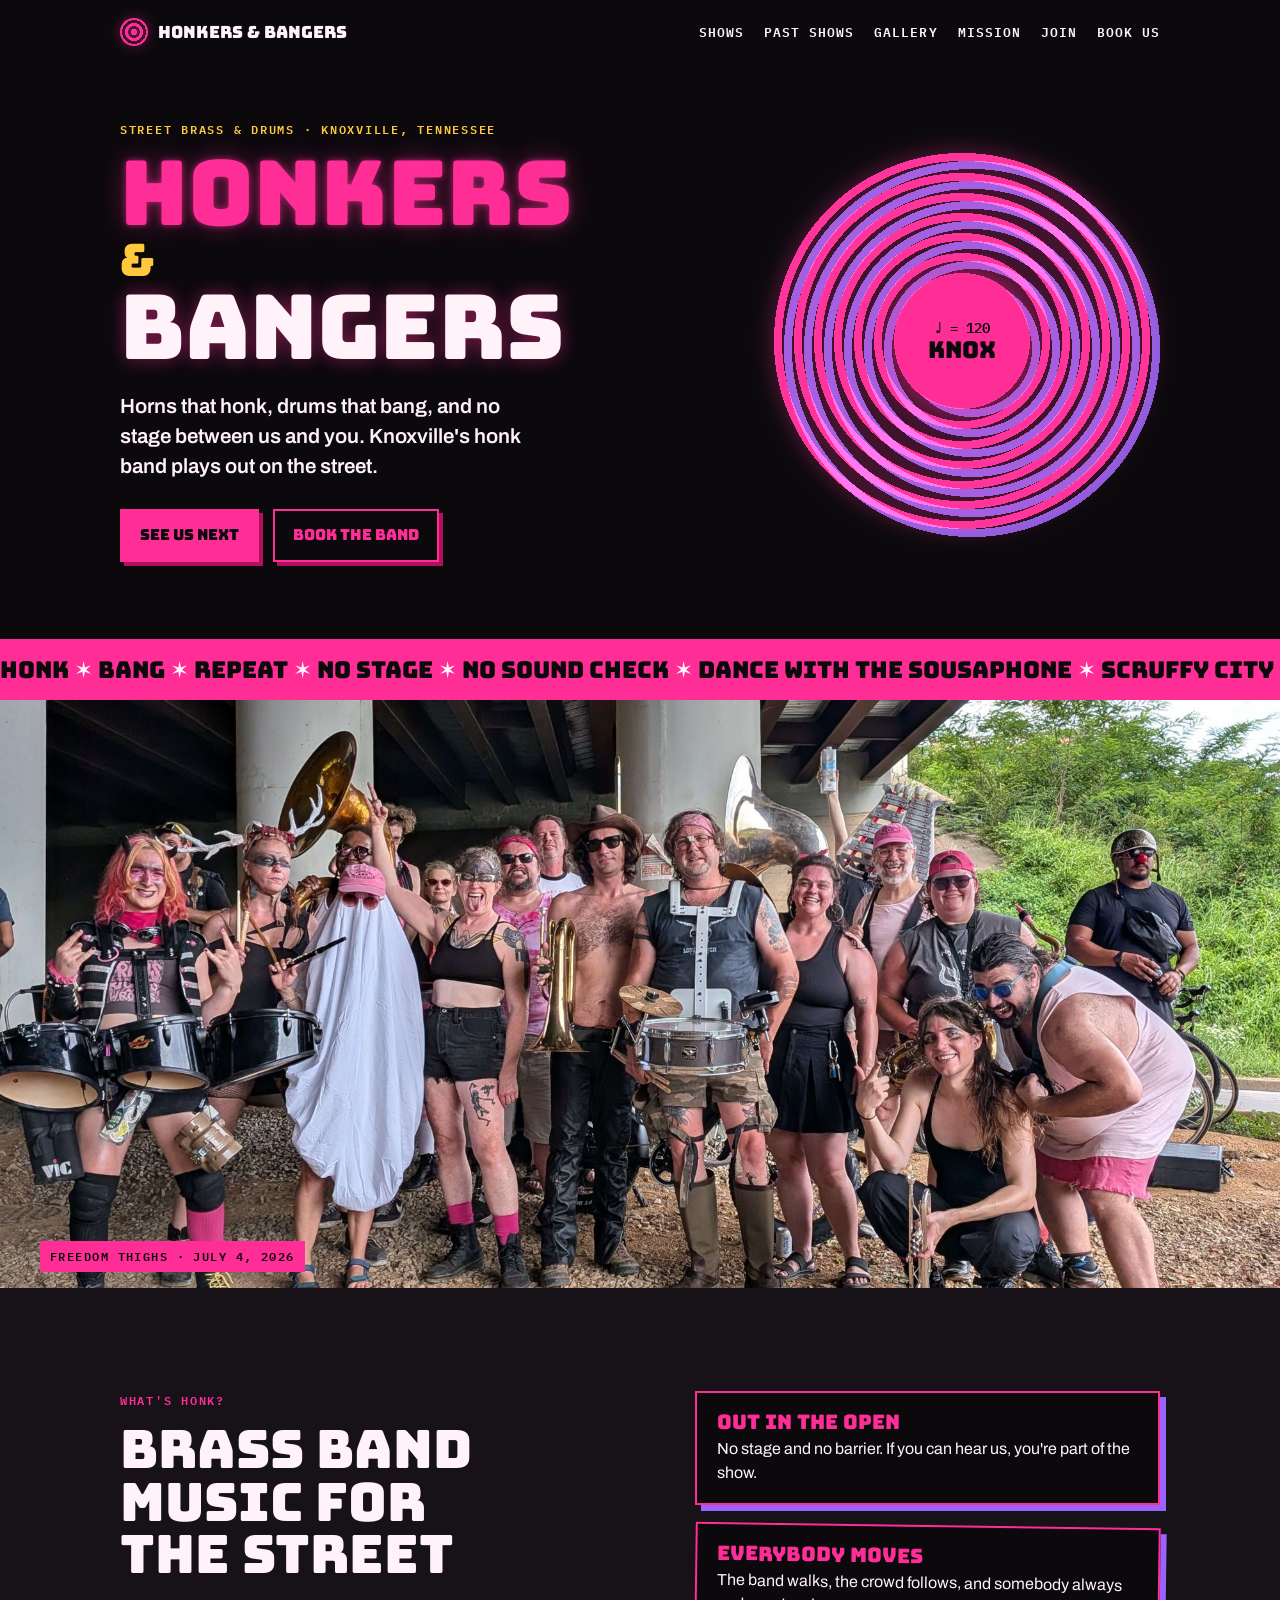
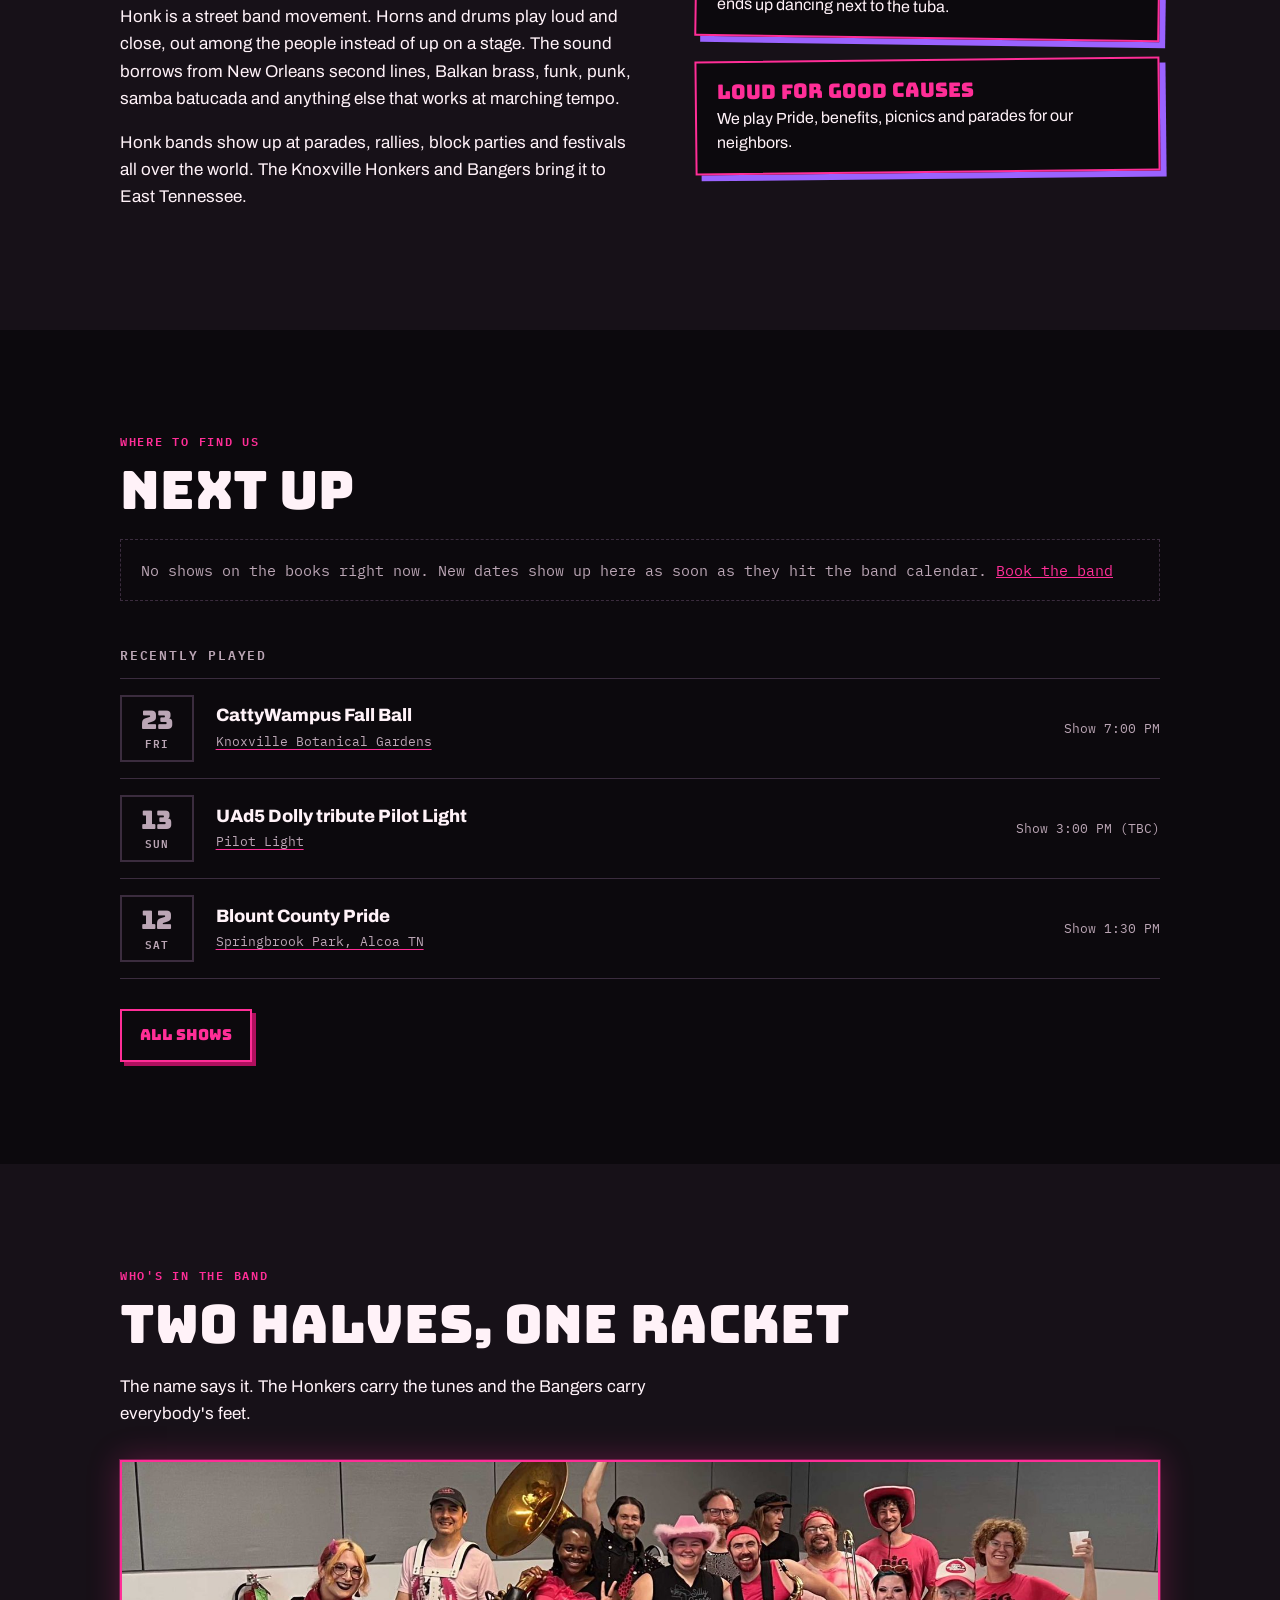
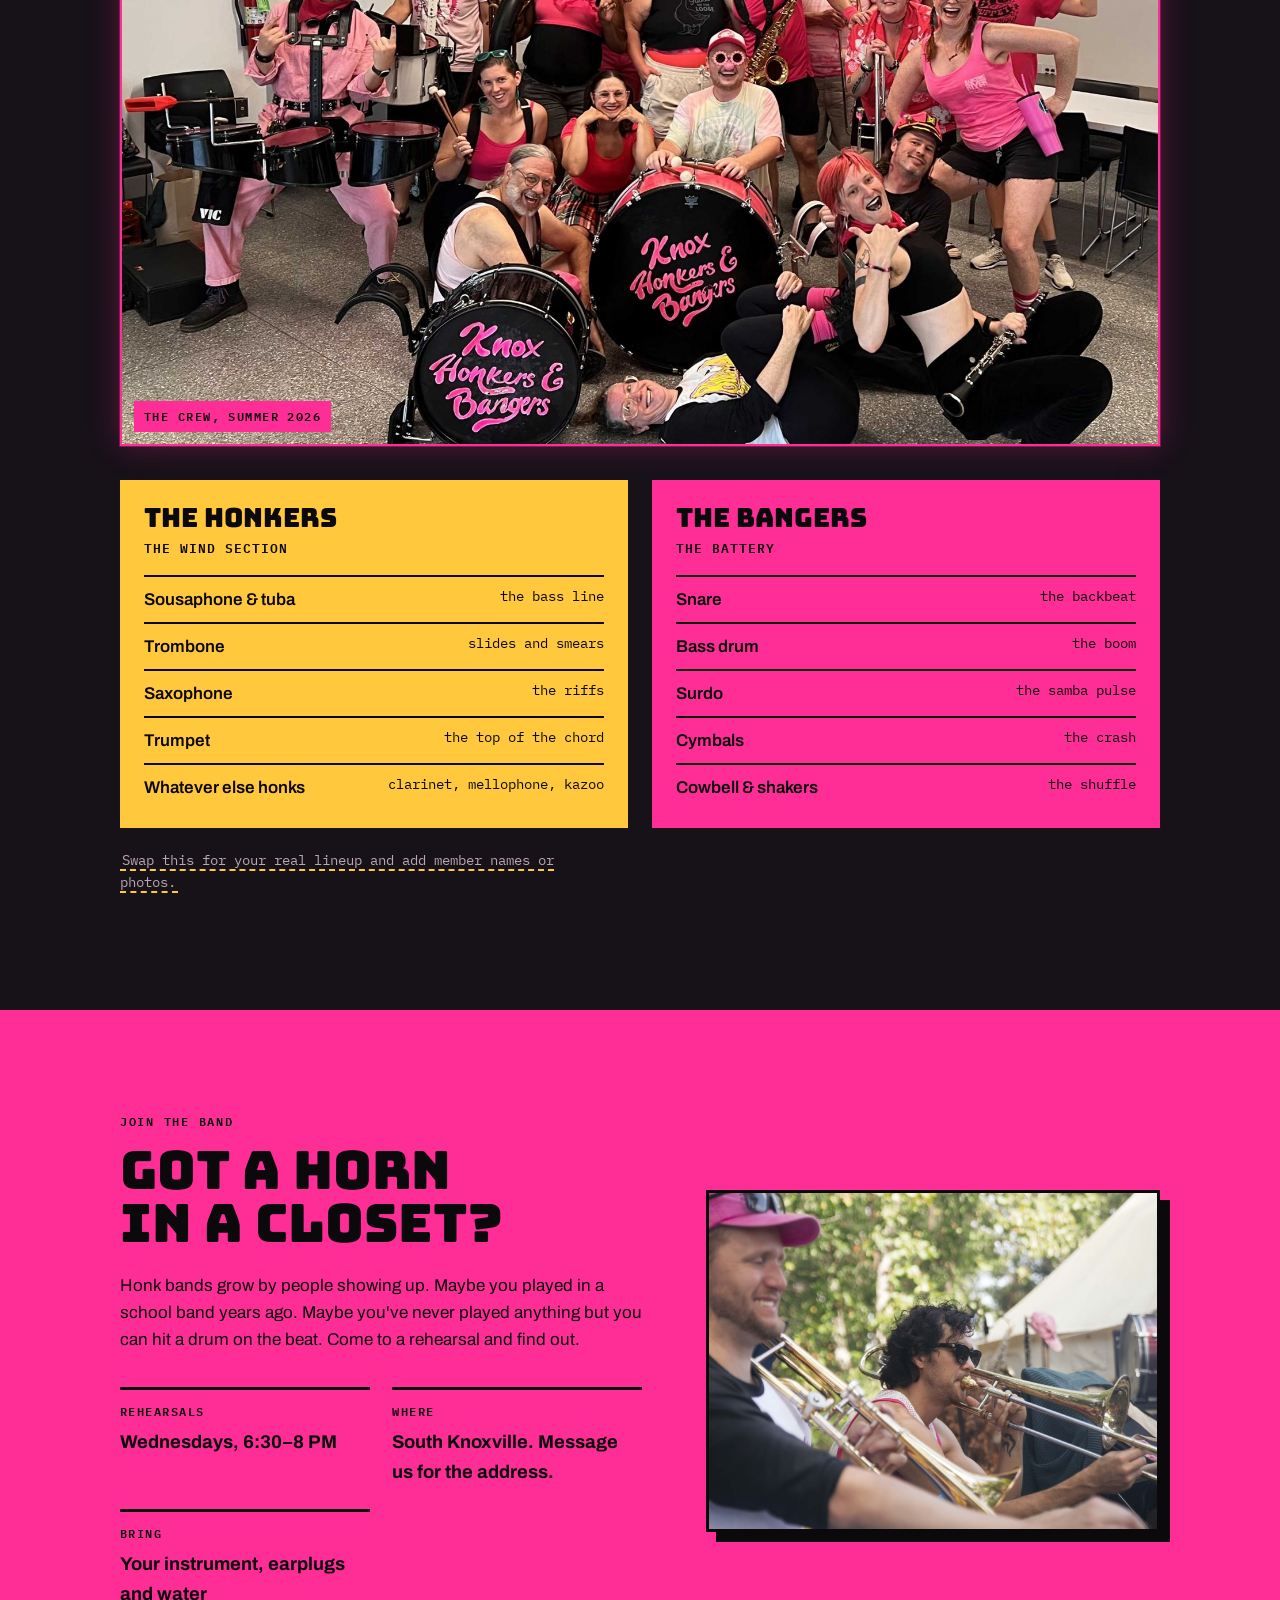
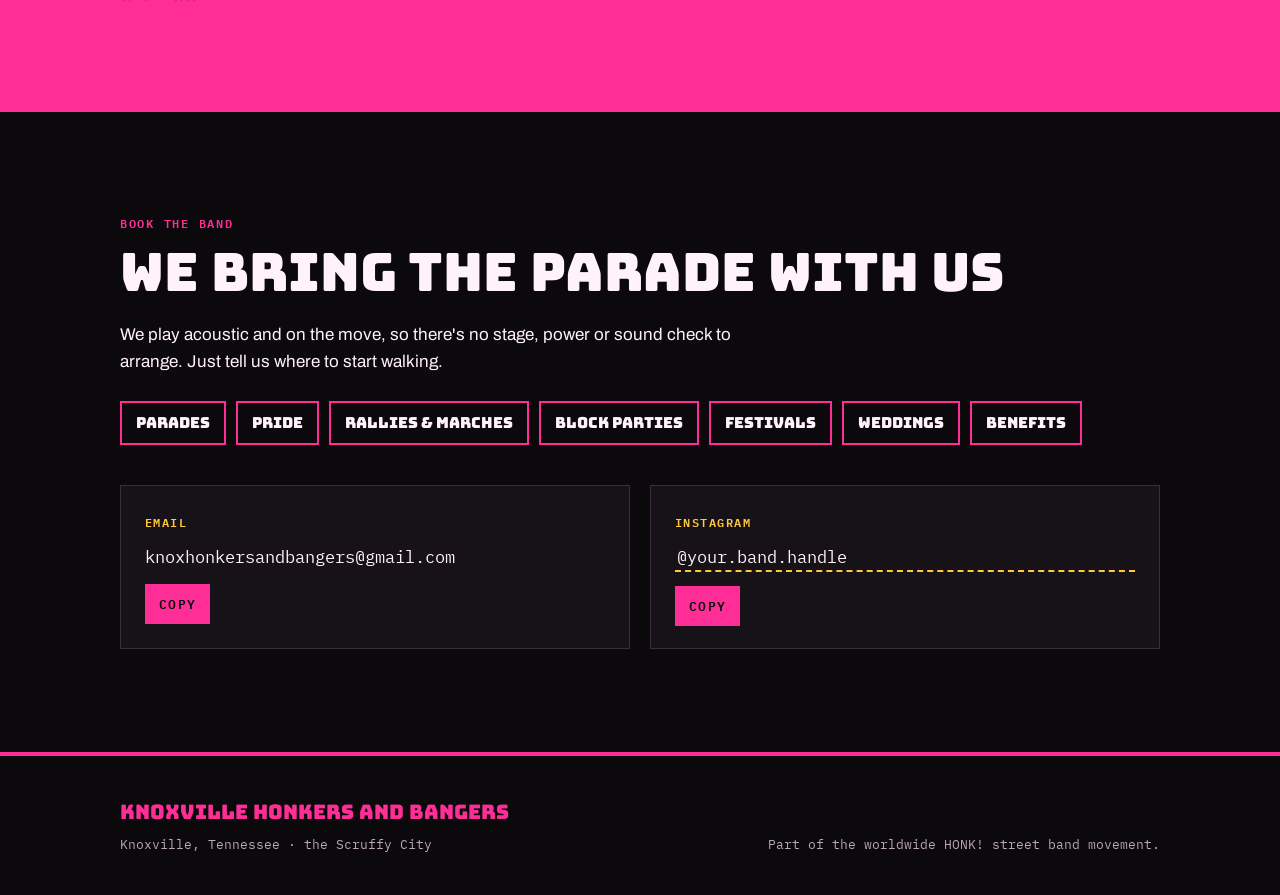
==== commit 50acf1ab: "Add band photos from the band Google Drive Home: Freedom Thighs 2026 group shot under the ticker, th" ====
--- a/index.html
+++ b/index.html
@@ -55,6 +55,11 @@
     </div>
   </div>
 
+  <figure class="photo-band">
+    <img src="images/freedom-thighs-2026.jpg" alt="The band in pink and costume with drums and horns, gathered under the interstate overpass" width="2000" height="1500">
+    <figcaption>Freedom Thighs · July 4, 2026</figcaption>
+  </figure>
+
   <section class="sec sec-surface" id="honk">
     <div class="wrap two">
       <div>
@@ -87,6 +92,10 @@
       <p class="eyebrow">Who's in the band</p>
       <h2>Two halves, one racket</h2>
       <p>The name says it. The Honkers carry the tunes and the Bangers carry everybody's feet.</p>
+      <figure class="feature-photo">
+        <img src="images/band-crew-2026.jpg" alt="The whole band posing in pink with horns raised and two bass drums painted with the Knox Honkers and Bangers logo" width="1800" height="1387" loading="lazy">
+        <figcaption>The crew, summer 2026</figcaption>
+      </figure>
       <div class="split">
         <article class="part">
           <h3>The Honkers</h3>
@@ -116,15 +125,20 @@
   </section>
 
   <section class="sec sec-pink" id="join">
-    <div class="wrap">
-      <p class="eyebrow">Join the band</p>
-      <h2>Got a horn in a closet?</h2>
-      <p>Honk bands grow by people showing up. Maybe you played in a school band years ago. Maybe you've never played anything but you can hit a drum on the beat. Come to a rehearsal and find out.</p>
-      <dl class="facts">
-        <div><dt>Rehearsals</dt><dd>Wednesdays, 6:30–8 PM</dd></div>
-        <div><dt>Where</dt><dd>South Knoxville. Message us for the address.</dd></div>
-        <div><dt>Bring</dt><dd>Your instrument, earplugs and water</dd></div>
-      </dl>
+    <div class="wrap join-grid">
+      <div>
+        <p class="eyebrow">Join the band</p>
+        <h2>Got a horn in a closet?</h2>
+        <p>Honk bands grow by people showing up. Maybe you played in a school band years ago. Maybe you've never played anything but you can hit a drum on the beat. Come to a rehearsal and find out.</p>
+        <dl class="facts">
+          <div><dt>Rehearsals</dt><dd>Wednesdays, 6:30–8 PM</dd></div>
+          <div><dt>Where</dt><dd>South Knoxville. Message us for the address.</dd></div>
+          <div><dt>Bring</dt><dd>Your instrument, earplugs and water</dd></div>
+        </dl>
+      </div>
+      <figure class="join-photo">
+        <img src="images/camp-trombones.jpg" alt="Two trombone players grinning mid-song outdoors" width="1600" height="1067" loading="lazy">
+      </figure>
     </div>
   </section>
 
--- a/styles.css
+++ b/styles.css
@@ -290,3 +290,22 @@
 .ps-year-count{margin:0;font-family:var(--mono);font-size:.85rem;color:var(--muted);text-transform:uppercase;letter-spacing:.12em}
 .archive-link{display:inline-block;margin-top:28px}
 @media (prefers-reduced-motion:reduce){.yr-fill{transition:none}}
+
+/* ---------- Photos ---------- */
+.photo-band{margin:0;position:relative;background:var(--black)}
+.photo-band img{display:block;width:100%;height:clamp(260px,46vw,640px);object-fit:cover;object-position:center 45%}
+.photo-band figcaption,.feature-photo figcaption{position:absolute;left:clamp(16px,4vw,40px);bottom:16px;background:var(--pink);color:var(--black);font-family:var(--mono);font-size:.75rem;font-weight:600;letter-spacing:.12em;text-transform:uppercase;padding:6px 10px}
+.feature-photo{position:relative;margin:32px 0 0;border:2px solid var(--pink);box-shadow:var(--glow-box);overflow:hidden;max-width:100%}
+.feature-photo img{display:block;width:100%;aspect-ratio:16/9;object-fit:cover;object-position:center 40%}
+.feature-photo figcaption{left:12px;bottom:12px}
+.join-grid{display:grid;grid-template-columns:minmax(0,1.15fr) minmax(0,1fr);gap:clamp(28px,5vw,64px);align-items:center}
+.join-photo{margin:0;border:3px solid var(--black);box-shadow:10px 10px 0 var(--black);overflow:hidden}
+.join-photo img{display:block;width:100%;aspect-ratio:4/3;object-fit:cover}
+.gal-section{padding-bottom:clamp(40px,6vw,72px)}
+.gal-head{font-size:clamp(1.6rem,3.5vw,2.2rem);margin:0 0 18px}
+.tile img{display:block;width:100%;height:auto;border:1px solid var(--line);background:var(--surface)}
+@media (max-width:820px){.join-grid{grid-template-columns:minmax(0,1fr)}}
+.feature-photo img,.join-photo img,.tile img{height:auto}
+.masonry{columns:auto;display:grid;grid-template-columns:repeat(auto-fill,minmax(min(100%,300px),1fr));gap:22px 18px}
+.masonry .tile{display:block;margin:0}
+.masonry .tile img{aspect-ratio:3/2;object-fit:cover}
